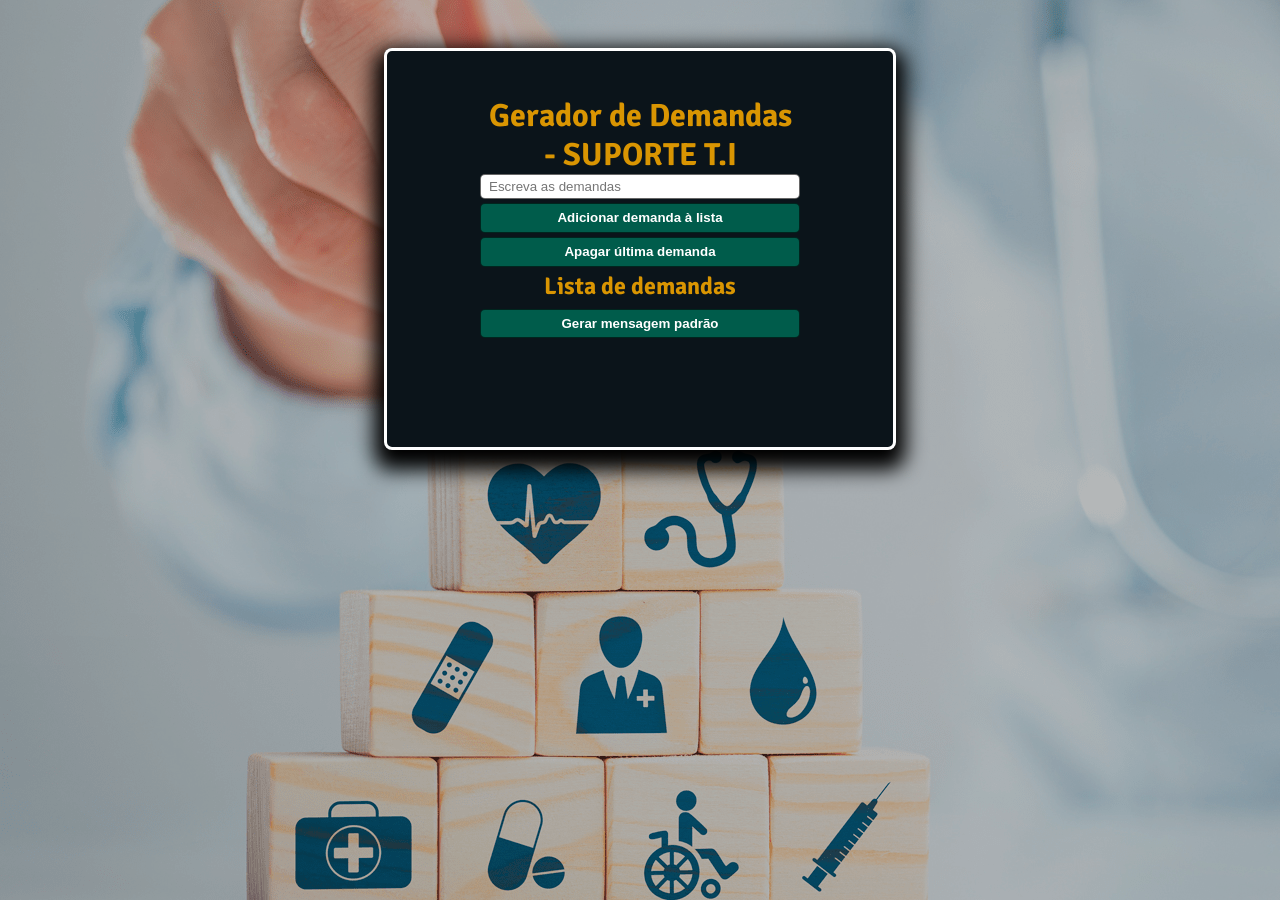
==== index.html @ 9d4cfda0 "Add files via upload" ====
<!DOCTYPE html>
<html lang="en">

<head>
    <meta charset="UTF-8">
    <meta name="viewport" content="width=device-width, initial-scale=1.0">
    <title>Mensagem Padrão de Demandas de TI</title>
    <link rel="stylesheet" href="style.css">
    <link rel="preconnect" href="https://fonts.googleapis.com">
    <link rel="preconnect" href="https://fonts.gstatic.com" crossorigin>
    <link href="https://fonts.googleapis.com/css2?family=Signika+Negative:wght@300..700&display=swap" rel="stylesheet">
</head>

<body>
    <div id="bg"></div>
    <div class="container">
        <header>
            <h1>Gerador de Demandas <br> - SUPORTE T.I</h1>
            <div>
                <label>
                    <input id="tasksInput" type="text" placeholder="Escreva as demandas">
                </label>
                <label>
                    <button id="addTasks">Adicionar demanda à lista</button>
                </label>
                <label>
                    <button id="popTasks">Apagar última demanda</button>
                </label>
                <h2>Lista de demandas</h2>
                <ul id="tasks">
                </ul>
                <label>
                    <button id="generateTasks">Gerar mensagem padrão</button>
                </label>
            </div>
        </header>
        <main>
        </main>
    </div>
    <script src="script.js"></script>
</body>

</html>
---- style.css ----
* {
    margin: 0;
    padding: 0;
}

body {
    position: relative;
    display: flex;
    justify-content: center;
    padding: 2rem 0;
    font-family: "Signika Negative", sans-serif;
    background-color: #0b141a;
}

#bg {
    position: absolute;
    min-height: 100vh;
    inset: 0;
    background-image: url(./original-whatsapp-bg-chat.png);
    opacity: .7;
}

.container {
    max-width: 90vw;
    width: 30rem;
    margin: 1rem;
    background-color: #0b141a;
    border-radius: 8px;
    padding: 3rem 1rem;
    box-shadow: inset 0 0 0 3px #fff, 0 10px 20px 10px #000;
    z-index: 1;
}

header h1, header h2 {
    text-align: center;
    color: #d99502;
}

header div {
    display: flex;
    flex-direction: column;
    justify-content: center;
    align-items: center;
    row-gap: 0.25rem;
}

header label {
    display: flex;
    flex-direction: column;
    justify-content: space-around;
    max-width: 90%;
    width: 20rem;
}

header input,
header button {
    padding: 0.25rem 0.5rem;
    border: 1px solid #0009;
    border-radius: 5px;
}

header button {
    padding: 0.4rem;
    font-weight: 600;
    color: #fff;
    background: #005c4b;
    transition: 300ms;
}

header button:hover {
    background: #008068;
}

ul {
    max-width: 90%;
    width: 20rem;
    color: #fff;
    list-style-position: inside;
}

main {
    margin-top: 2rem;
    padding: 1rem;
    border-radius: 5px;
    color: #ffeb;
}

main ul {
    list-style: none;
}
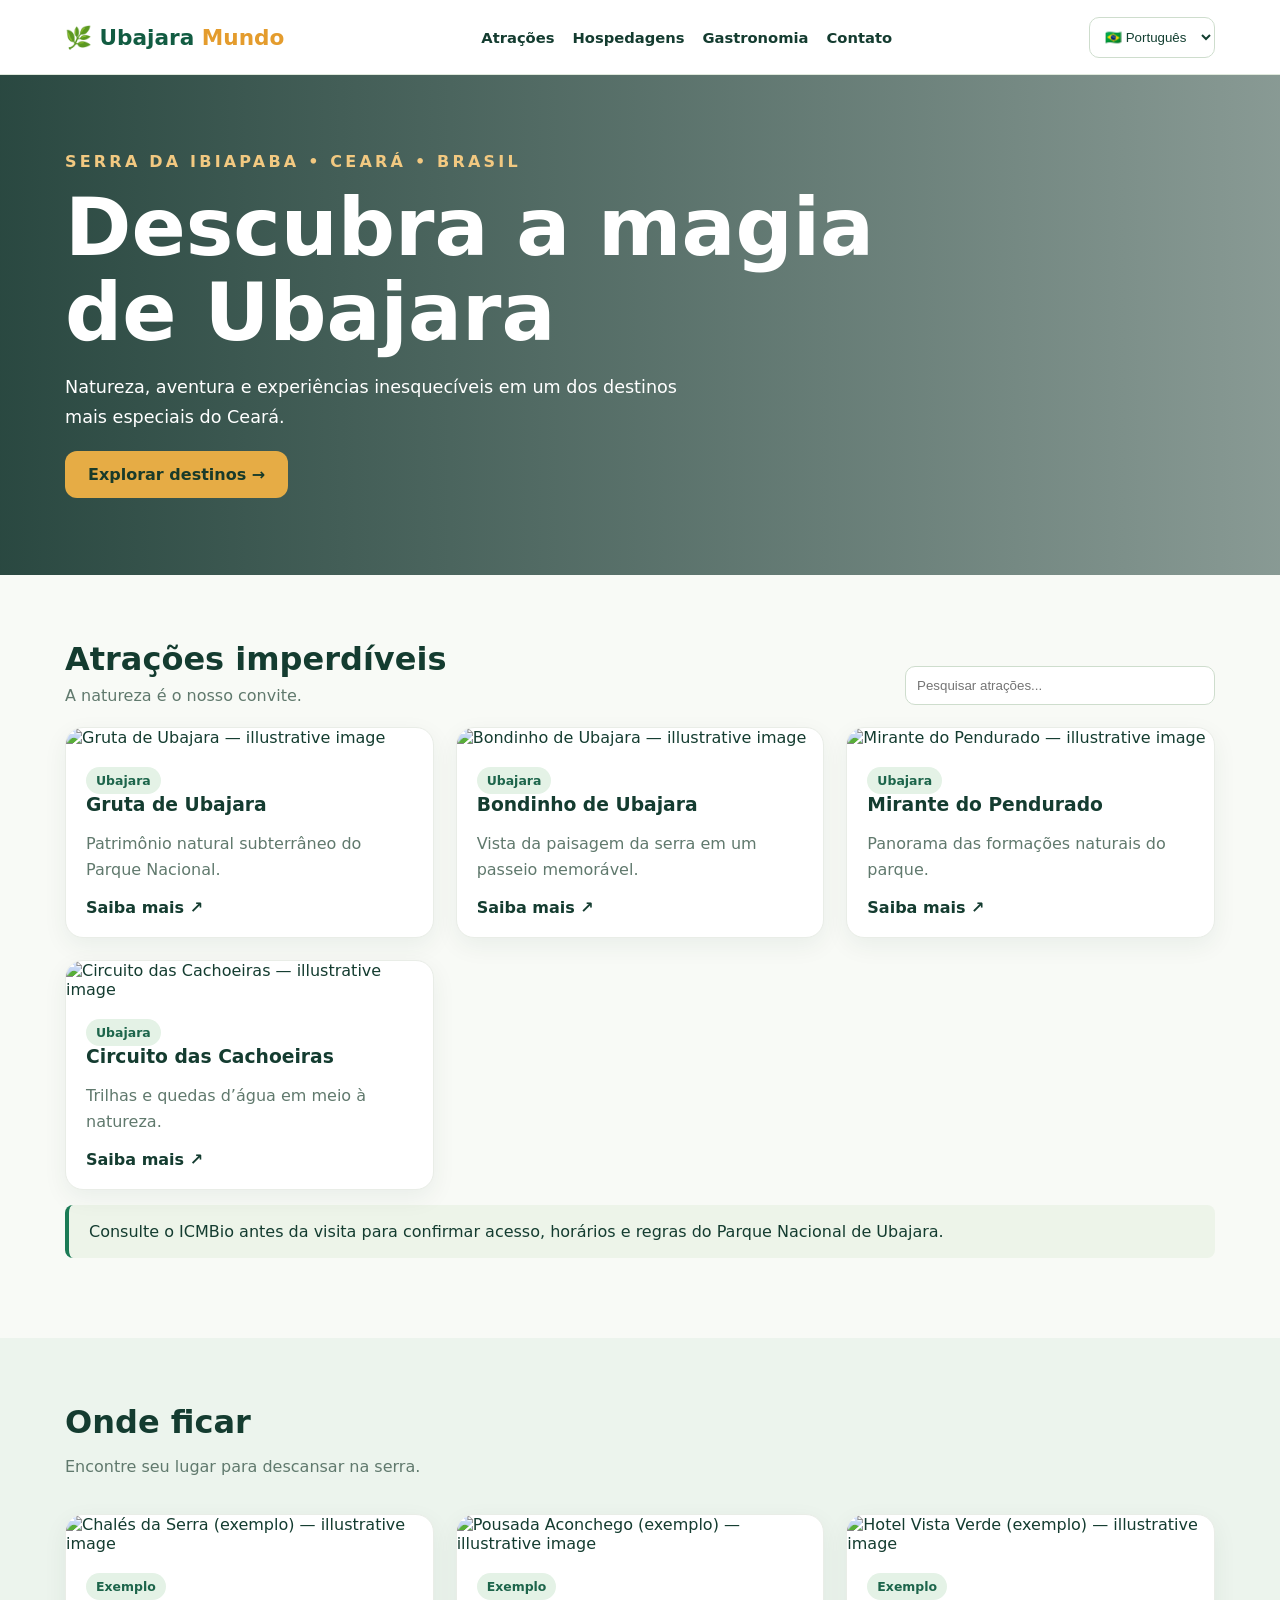
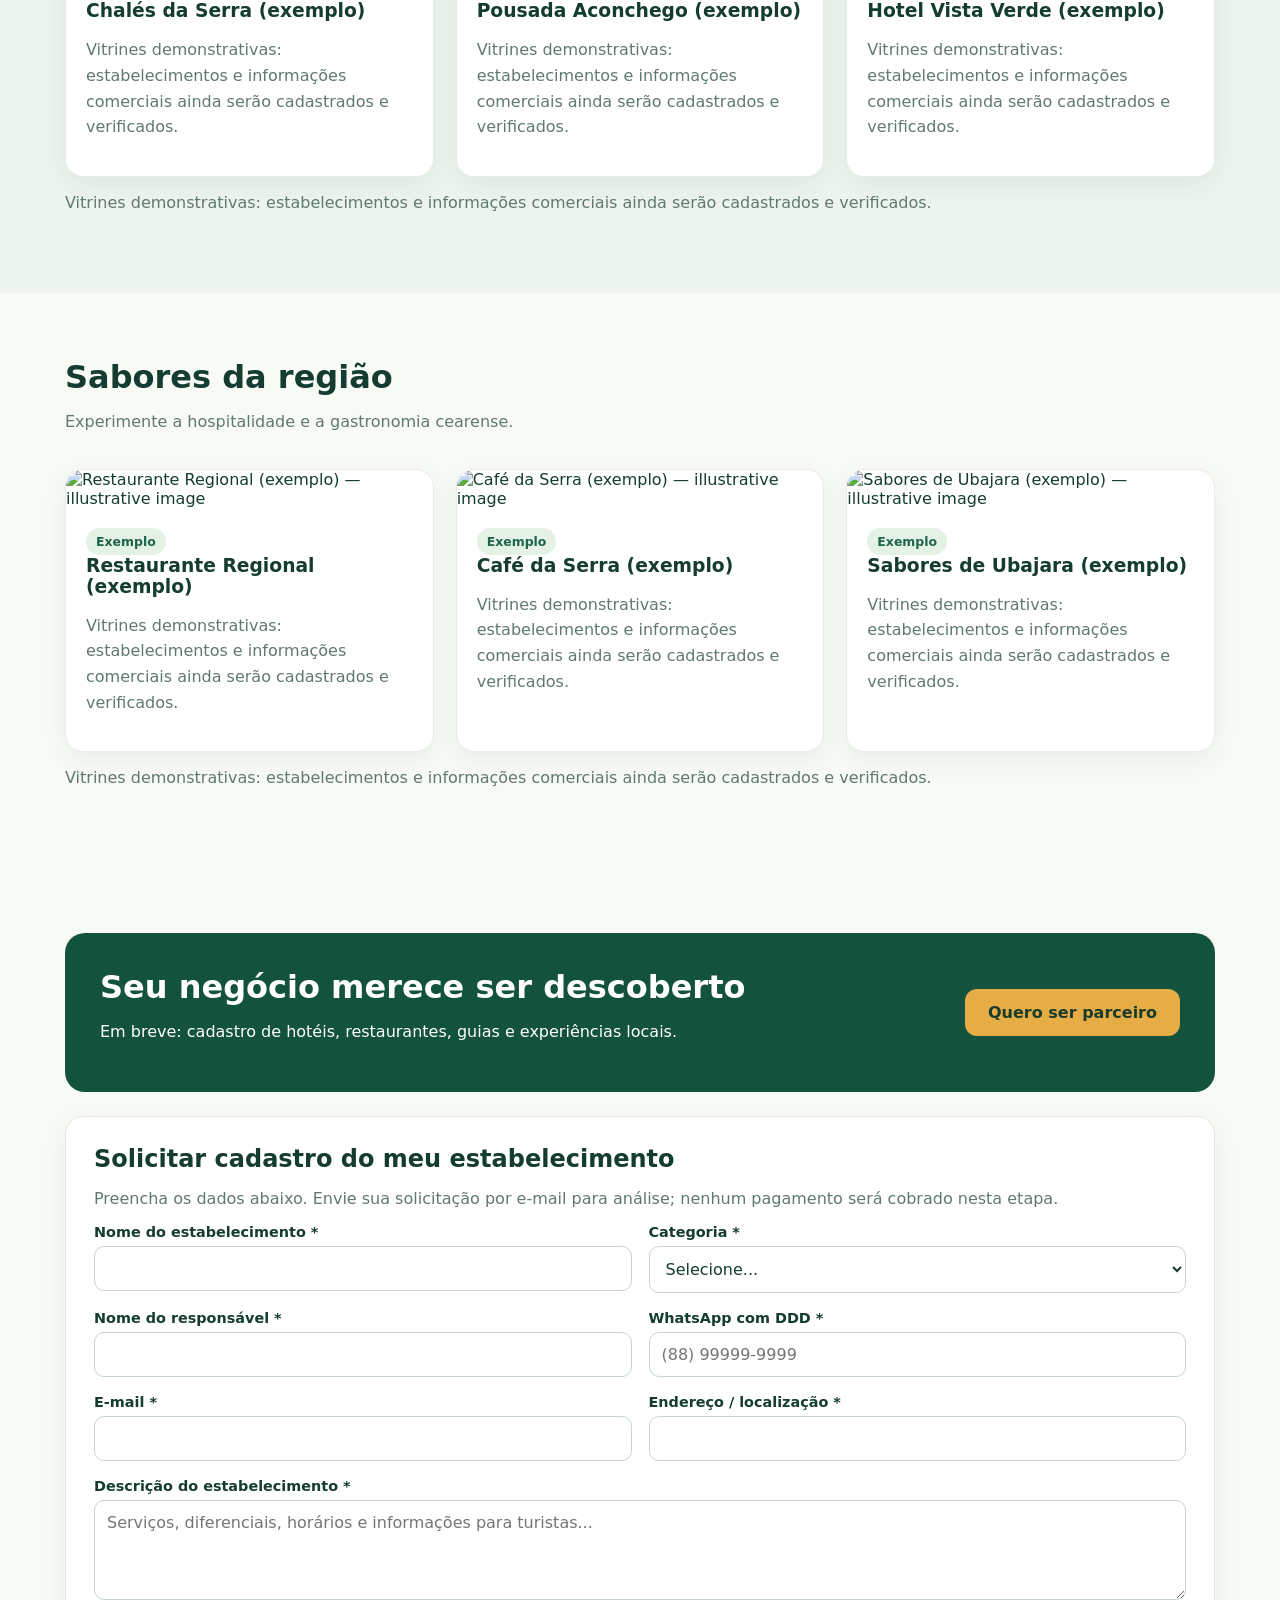
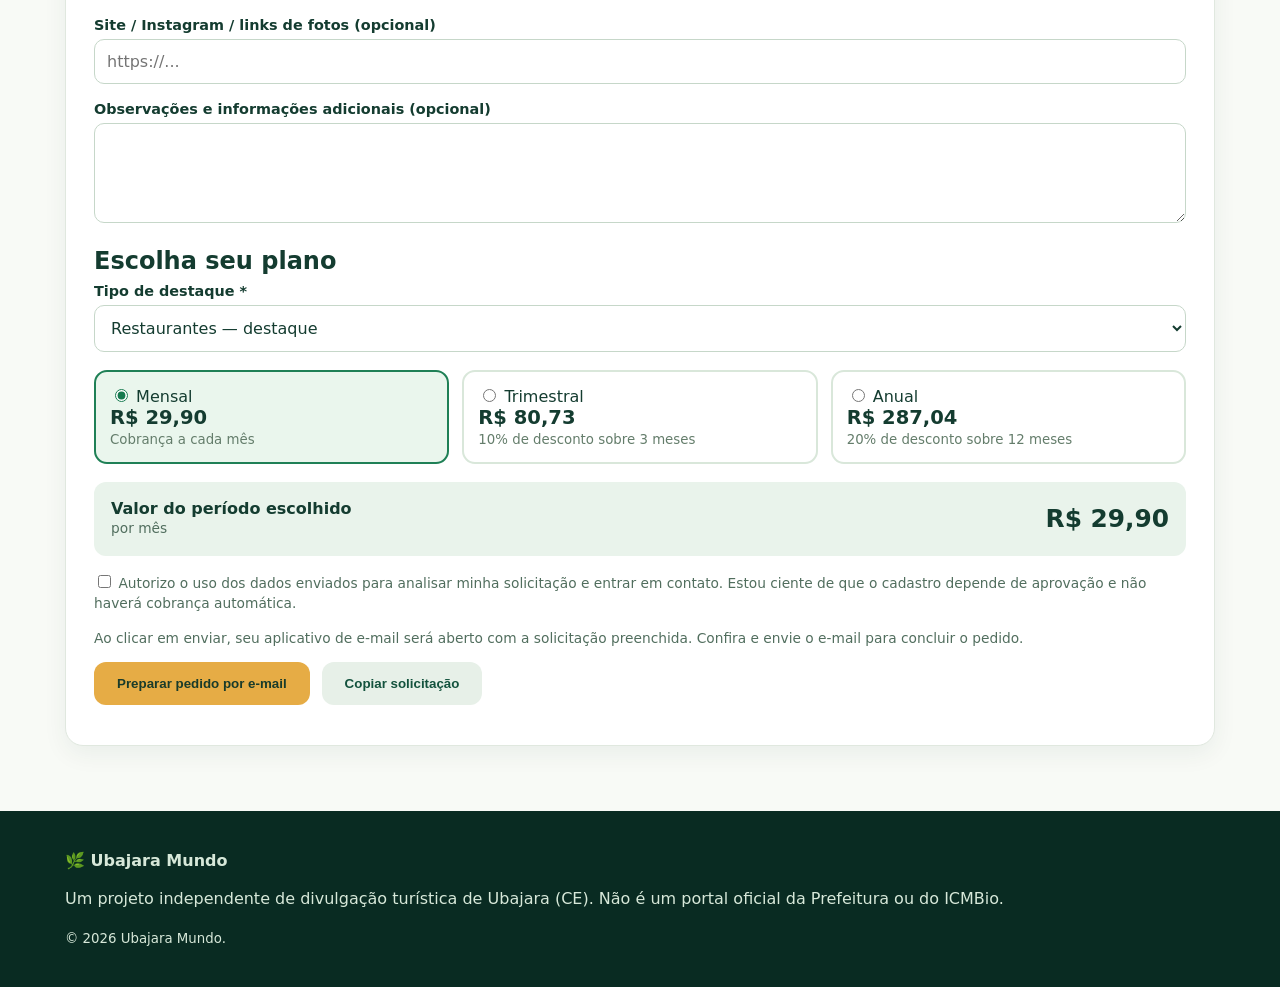
==== commit 8c72b855: "fix: adiciona página inicial com redirecionamento para Ubajara Mundo" ====
--- a/index.html
+++ b/index.html
@@ -1,43 +1,12 @@
-<!DOCTYPE html>
-<html lang="en">
-
+<!doctype html>
+<html lang="pt-BR">
 <head>
-    <meta charset="UTF-8">
-    <meta name="viewport" content="width=device-width, initial-scale=1.0">
-    <title>Mensagem Padrão de Demandas de TI</title>
-    <link rel="stylesheet" href="style.css">
-    <link rel="preconnect" href="https://fonts.googleapis.com">
-    <link rel="preconnect" href="https://fonts.gstatic.com" crossorigin>
-    <link href="https://fonts.googleapis.com/css2?family=Signika+Negative:wght@300..700&display=swap" rel="stylesheet">
+<meta charset="utf-8">
+<meta name="viewport" content="width=device-width,initial-scale=1">
+<meta http-equiv="refresh" content="0;url=./ubajara-mundo/">
+<link rel="canonical" href="./ubajara-mundo/">
+<title>Ubajara Mundo — Portal Turístico</title>
+<style>body{font-family:system-ui,sans-serif;margin:0;min-height:100vh;display:grid;place-items:center;background:#f2f7f1;color:#174c38;text-align:center}a{color:#146b48;font-weight:700}</style>
 </head>
-
-<body>
-    <div id="bg"></div>
-    <div class="container">
-        <header>
-            <h1>Gerador de Demandas <br> - SUPORTE T.I</h1>
-            <div>
-                <label>
-                    <input id="tasksInput" type="text" placeholder="Escreva as demandas">
-                </label>
-                <label>
-                    <button id="addTasks">Adicionar demanda à lista</button>
-                </label>
-                <label>
-                    <button id="popTasks">Apagar última demanda</button>
-                </label>
-                <h2>Lista de demandas</h2>
-                <ul id="tasks">
-                </ul>
-                <label>
-                    <button id="generateTasks">Gerar mensagem padrão</button>
-                </label>
-            </div>
-        </header>
-        <main>
-        </main>
-    </div>
-    <script src="script.js"></script>
-</body>
-
-</html>+<body><main><h1>🌿 Ubajara Mundo</h1><p>Redirecionando para o portal turístico...</p><p><a href="./ubajara-mundo/">Clique aqui para acessar o site</a></p></main>
+<script>location.replace("./ubajara-mundo/");</script></body></html>
